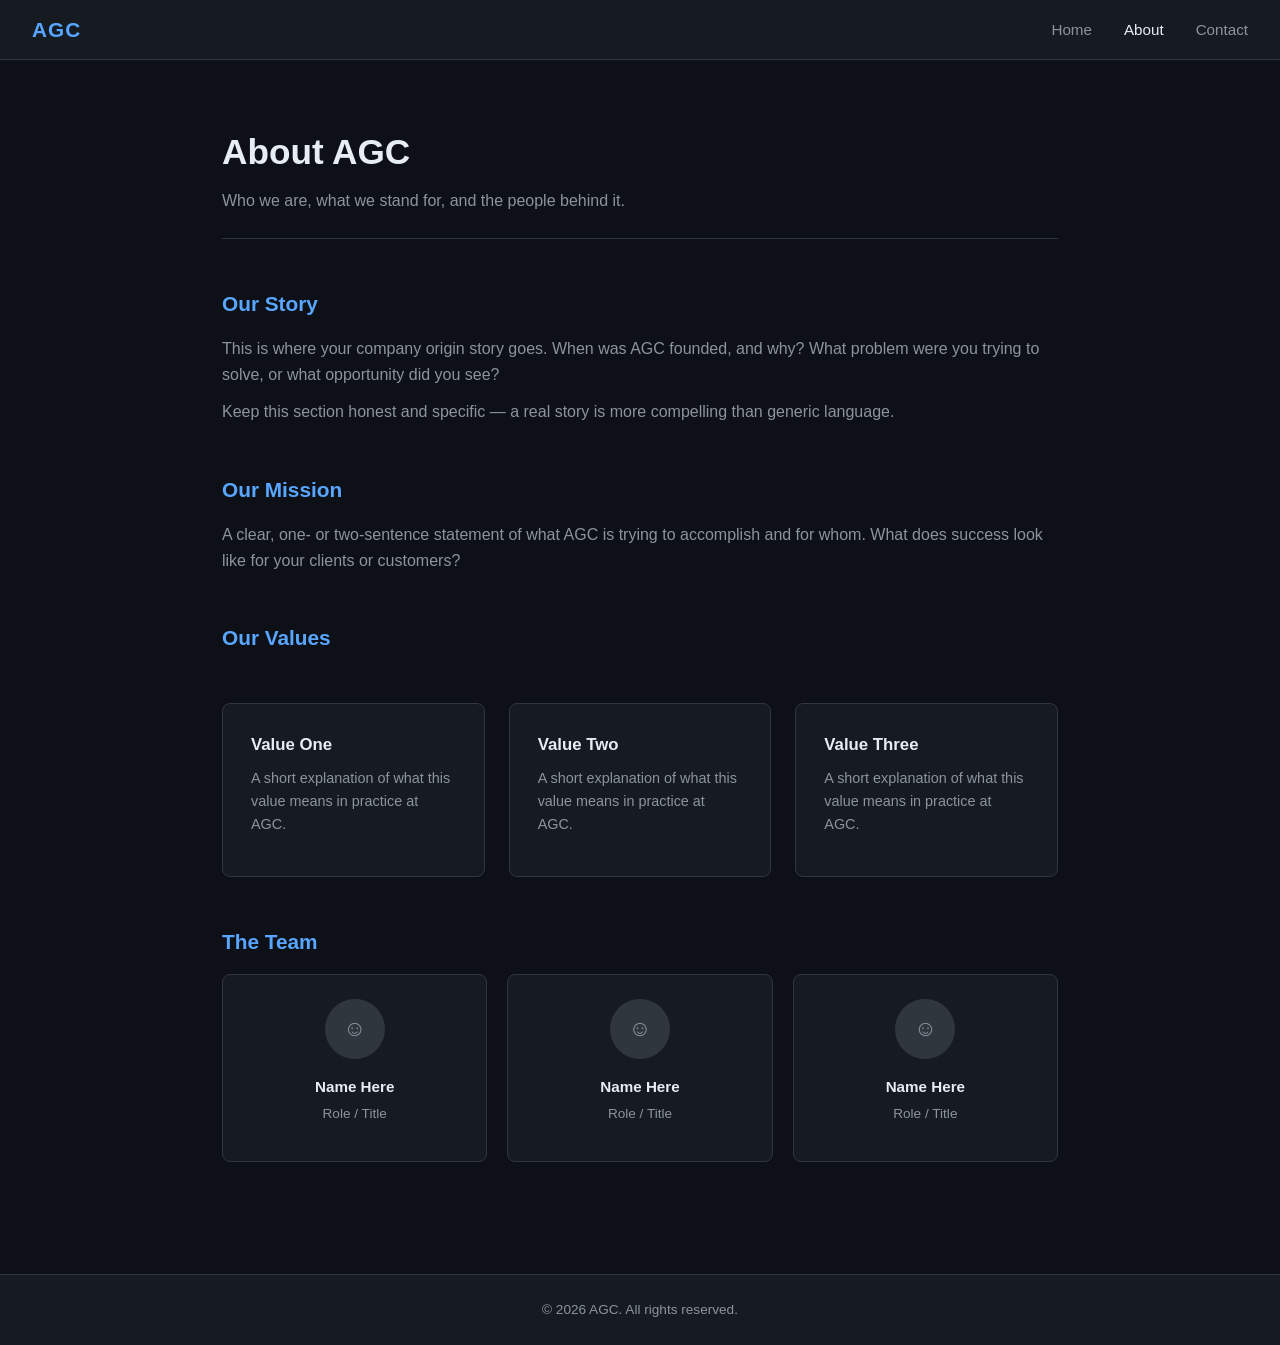
==== about.html @ 6f43015b "first ai run" ====
<!DOCTYPE html>
<html lang="en">
<head>
  <meta charset="UTF-8" />
  <meta name="viewport" content="width=device-width, initial-scale=1.0" />
  <title>AGC — About</title>
  <link rel="stylesheet" href="style.css" />
</head>
<body>

  <nav>
    <a href="index.html" class="nav-logo"><span>AGC</span></a>
    <ul class="nav-links">
      <li><a href="index.html">Home</a></li>
      <li><a href="about.html" class="active">About</a></li>
      <li><a href="contact.html">Contact</a></li>
    </ul>
  </nav>

  <main>
    <div class="page-header">
      <h1>About AGC</h1>
      <p>Who we are, what we stand for, and the people behind it.</p>
    </div>

    <div class="about-section">
      <h2>Our Story</h2>
      <p>
        This is where your company origin story goes. When was AGC founded, and why?
        What problem were you trying to solve, or what opportunity did you see?
      </p>
      <p>
        Keep this section honest and specific — a real story is more compelling than generic language.
      </p>
    </div>

    <div class="about-section">
      <h2>Our Mission</h2>
      <p>
        A clear, one- or two-sentence statement of what AGC is trying to accomplish
        and for whom. What does success look like for your clients or customers?
      </p>
    </div>

    <div class="about-section">
      <h2>Our Values</h2>
      <div class="cards">
        <div class="card">
          <h3>Value One</h3>
          <p>A short explanation of what this value means in practice at AGC.</p>
        </div>
        <div class="card">
          <h3>Value Two</h3>
          <p>A short explanation of what this value means in practice at AGC.</p>
        </div>
        <div class="card">
          <h3>Value Three</h3>
          <p>A short explanation of what this value means in practice at AGC.</p>
        </div>
      </div>
    </div>

    <div class="about-section">
      <h2>The Team</h2>
      <div class="team-grid">
        <div class="team-card">
          <div class="avatar">&#9786;</div>
          <h3>Name Here</h3>
          <p>Role / Title</p>
        </div>
        <div class="team-card">
          <div class="avatar">&#9786;</div>
          <h3>Name Here</h3>
          <p>Role / Title</p>
        </div>
        <div class="team-card">
          <div class="avatar">&#9786;</div>
          <h3>Name Here</h3>
          <p>Role / Title</p>
        </div>
      </div>
    </div>
  </main>

  <footer>
    <p>&copy; 2026 AGC. All rights reserved.</p>
  </footer>

</body>
</html>
---- style.css ----
* {
  margin: 0;
  padding: 0;
  box-sizing: border-box;
}

:root {
  --bg: #0d1117;
  --bg-secondary: #161b22;
  --border: #30363d;
  --text: #e6edf3;
  --text-muted: #8b949e;
  --accent: #58a6ff;
  --accent-hover: #79b8ff;
}

body {
  background: var(--bg);
  color: var(--text);
  font-family: -apple-system, BlinkMacSystemFont, "Segoe UI", sans-serif;
  line-height: 1.6;
  min-height: 100vh;
  display: flex;
  flex-direction: column;
}

/* Nav */
nav {
  background: var(--bg-secondary);
  border-bottom: 1px solid var(--border);
  padding: 0 2rem;
  display: flex;
  align-items: center;
  justify-content: space-between;
  height: 60px;
  position: sticky;
  top: 0;
  z-index: 100;
}

.nav-logo {
  font-size: 1.3rem;
  font-weight: 700;
  color: var(--text);
  text-decoration: none;
  letter-spacing: 0.05em;
}

.nav-logo span {
  color: var(--accent);
}

.nav-links {
  list-style: none;
  display: flex;
  gap: 2rem;
}

.nav-links a {
  color: var(--text-muted);
  text-decoration: none;
  font-size: 0.95rem;
  transition: color 0.2s;
}

.nav-links a:hover,
.nav-links a.active {
  color: var(--text);
}

/* Main content */
main {
  flex: 1;
  max-width: 900px;
  margin: 0 auto;
  padding: 4rem 2rem;
  width: 100%;
}

/* Hero */
.hero {
  padding: 5rem 0 4rem;
  text-align: center;
}

.hero h1 {
  font-size: 3rem;
  font-weight: 700;
  line-height: 1.2;
  margin-bottom: 1.25rem;
}

.hero h1 span {
  color: var(--accent);
}

.hero p {
  font-size: 1.2rem;
  color: var(--text-muted);
  max-width: 560px;
  margin: 0 auto 2.5rem;
}

.btn {
  display: inline-block;
  background: var(--accent);
  color: #0d1117;
  padding: 0.75rem 2rem;
  border-radius: 6px;
  text-decoration: none;
  font-weight: 600;
  font-size: 0.95rem;
  transition: background 0.2s;
}

.btn:hover {
  background: var(--accent-hover);
}

.btn-outline {
  background: transparent;
  color: var(--accent);
  border: 1px solid var(--accent);
  margin-left: 1rem;
}

.btn-outline:hover {
  background: var(--accent);
  color: #0d1117;
}

/* Cards */
.cards {
  display: grid;
  grid-template-columns: repeat(auto-fit, minmax(240px, 1fr));
  gap: 1.5rem;
  margin-top: 3rem;
}

.card {
  background: var(--bg-secondary);
  border: 1px solid var(--border);
  border-radius: 8px;
  padding: 1.75rem;
}

.card h3 {
  font-size: 1.05rem;
  margin-bottom: 0.5rem;
}

.card p {
  color: var(--text-muted);
  font-size: 0.9rem;
}

/* Page header */
.page-header {
  margin-bottom: 3rem;
  padding-bottom: 1.5rem;
  border-bottom: 1px solid var(--border);
}

.page-header h1 {
  font-size: 2.2rem;
  margin-bottom: 0.5rem;
}

.page-header p {
  color: var(--text-muted);
  font-size: 1rem;
}

/* About sections */
.about-section {
  margin-bottom: 3rem;
}

.about-section h2 {
  font-size: 1.3rem;
  margin-bottom: 1rem;
  color: var(--accent);
}

.about-section p {
  color: var(--text-muted);
  margin-bottom: 0.75rem;
}

.team-grid {
  display: grid;
  grid-template-columns: repeat(auto-fit, minmax(200px, 1fr));
  gap: 1.25rem;
  margin-top: 1rem;
}

.team-card {
  background: var(--bg-secondary);
  border: 1px solid var(--border);
  border-radius: 8px;
  padding: 1.5rem;
  text-align: center;
}

.team-card .avatar {
  width: 60px;
  height: 60px;
  background: var(--border);
  border-radius: 50%;
  margin: 0 auto 1rem;
  display: flex;
  align-items: center;
  justify-content: center;
  font-size: 1.4rem;
  color: var(--text-muted);
}

.team-card h3 {
  font-size: 0.95rem;
  margin-bottom: 0.25rem;
}

.team-card p {
  color: var(--text-muted);
  font-size: 0.85rem;
}

/* Contact */
.contact-grid {
  display: grid;
  grid-template-columns: 1fr 1fr;
  gap: 3rem;
}

@media (max-width: 600px) {
  .contact-grid {
    grid-template-columns: 1fr;
  }
}

.contact-info h2 {
  font-size: 1.3rem;
  margin-bottom: 1rem;
  color: var(--accent);
}

.contact-info p {
  color: var(--text-muted);
  margin-bottom: 1.5rem;
  font-size: 0.95rem;
}

.contact-detail {
  display: flex;
  align-items: center;
  gap: 0.75rem;
  margin-bottom: 1rem;
  color: var(--text-muted);
  font-size: 0.9rem;
}

.contact-detail a {
  color: var(--accent);
  text-decoration: none;
}

.contact-detail a:hover {
  text-decoration: underline;
}

/* Form */
form {
  display: flex;
  flex-direction: column;
  gap: 1rem;
}

form label {
  font-size: 0.85rem;
  color: var(--text-muted);
  margin-bottom: 0.25rem;
  display: block;
}

form input,
form textarea {
  width: 100%;
  background: var(--bg-secondary);
  border: 1px solid var(--border);
  border-radius: 6px;
  padding: 0.65rem 0.85rem;
  color: var(--text);
  font-size: 0.95rem;
  font-family: inherit;
  transition: border-color 0.2s;
}

form input:focus,
form textarea:focus {
  outline: none;
  border-color: var(--accent);
}

form textarea {
  resize: vertical;
  min-height: 130px;
}

form button {
  background: var(--accent);
  color: #0d1117;
  border: none;
  padding: 0.75rem 1.5rem;
  border-radius: 6px;
  font-weight: 600;
  font-size: 0.95rem;
  cursor: pointer;
  transition: background 0.2s;
  align-self: flex-start;
}

form button:hover {
  background: var(--accent-hover);
}

/* Footer */
footer {
  background: var(--bg-secondary);
  border-top: 1px solid var(--border);
  text-align: center;
  padding: 1.5rem 2rem;
  color: var(--text-muted);
  font-size: 0.85rem;
}

/* Responsive */
@media (max-width: 640px) {
  .hero h1 {
    font-size: 2.1rem;
  }

  .btn-outline {
    margin-left: 0;
    margin-top: 0.75rem;
  }

  nav {
    padding: 0 1rem;
  }
}
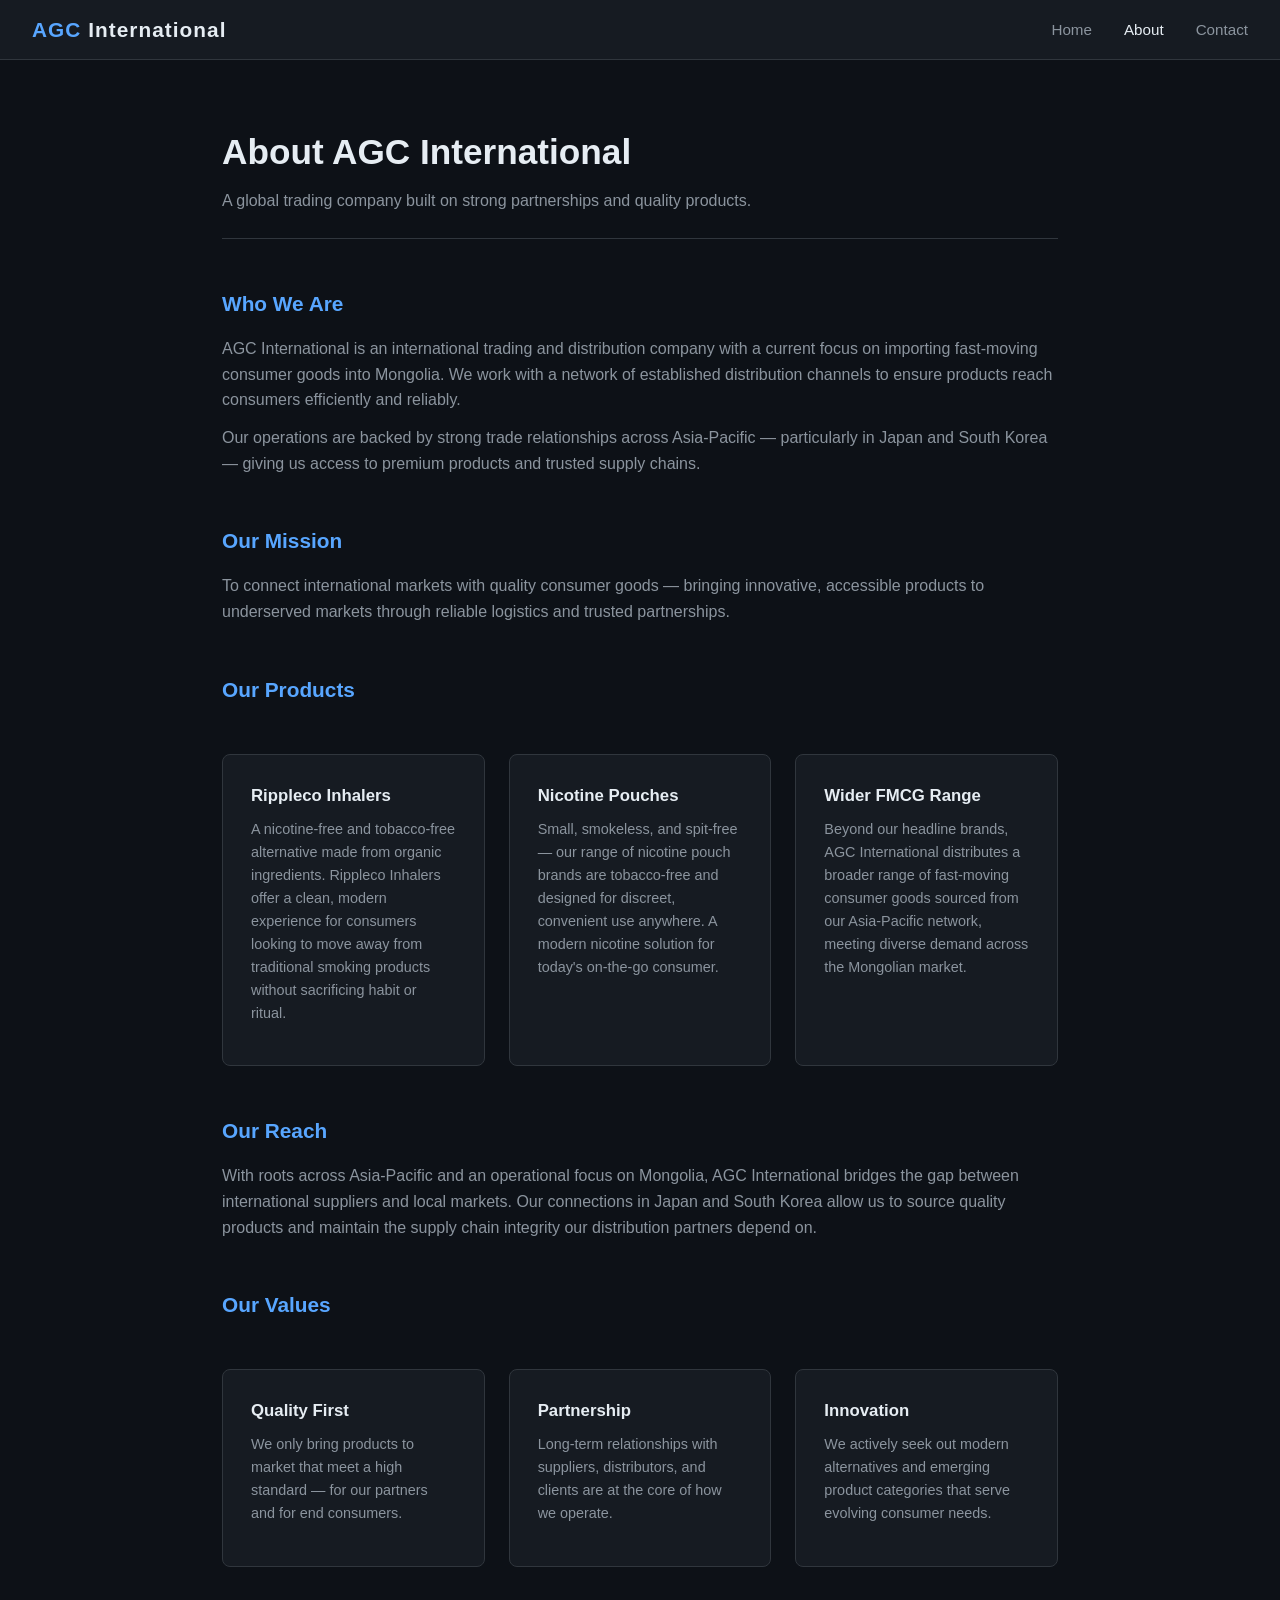
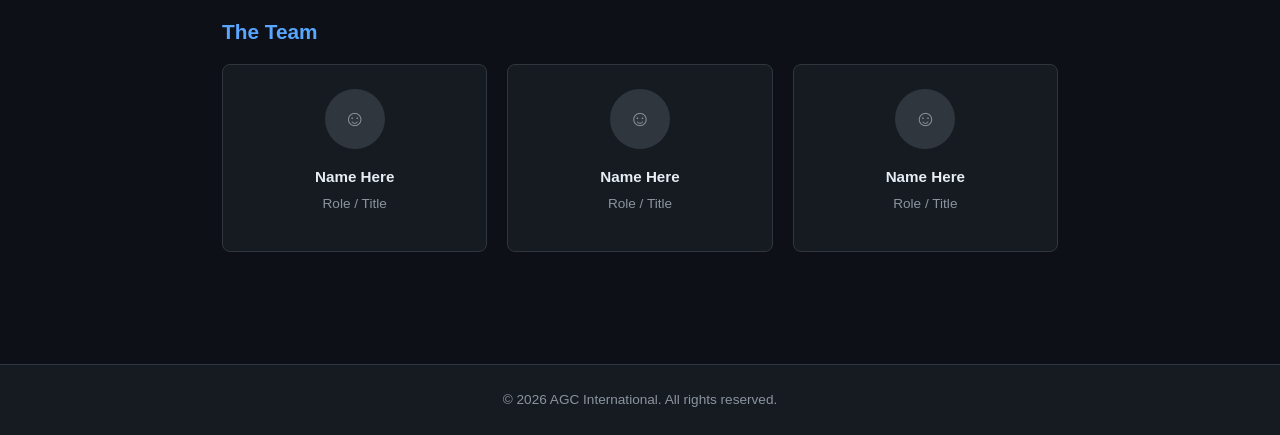
==== commit 219fb651: "additional about us content 1" ====
--- a/about.html
+++ b/about.html
@@ -3,13 +3,13 @@
 <head>
   <meta charset="UTF-8" />
   <meta name="viewport" content="width=device-width, initial-scale=1.0" />
-  <title>AGC — About</title>
+  <title>AGC International — About</title>
   <link rel="stylesheet" href="style.css" />
 </head>
 <body>
 
   <nav>
-    <a href="index.html" class="nav-logo"><span>AGC</span></a>
+    <a href="index.html" class="nav-logo"><span>AGC</span> International</a>
     <ul class="nav-links">
       <li><a href="index.html">Home</a></li>
       <li><a href="about.html" class="active">About</a></li>
@@ -19,26 +19,68 @@
 
   <main>
     <div class="page-header">
-      <h1>About AGC</h1>
-      <p>Who we are, what we stand for, and the people behind it.</p>
+      <h1>About AGC International</h1>
+      <p>A global trading company built on strong partnerships and quality products.</p>
     </div>
 
     <div class="about-section">
-      <h2>Our Story</h2>
+      <h2>Who We Are</h2>
       <p>
-        This is where your company origin story goes. When was AGC founded, and why?
-        What problem were you trying to solve, or what opportunity did you see?
+        AGC International is an international trading and distribution company with a current focus on
+        importing fast-moving consumer goods into Mongolia. We work with a network of established
+        distribution channels to ensure products reach consumers efficiently and reliably.
       </p>
       <p>
-        Keep this section honest and specific — a real story is more compelling than generic language.
+        Our operations are backed by strong trade relationships across Asia-Pacific — particularly in
+        Japan and South Korea — giving us access to premium products and trusted supply chains.
       </p>
     </div>
 
     <div class="about-section">
       <h2>Our Mission</h2>
       <p>
-        A clear, one- or two-sentence statement of what AGC is trying to accomplish
-        and for whom. What does success look like for your clients or customers?
+        To connect international markets with quality consumer goods — bringing innovative,
+        accessible products to underserved markets through reliable logistics and trusted partnerships.
+      </p>
+    </div>
+
+    <div class="about-section">
+      <h2>Our Products</h2>
+      <div class="cards">
+        <div class="card">
+          <h3>Rippleco Inhalers</h3>
+          <p>
+            A nicotine-free and tobacco-free alternative made from organic ingredients.
+            Rippleco Inhalers offer a clean, modern experience for consumers looking to
+            move away from traditional smoking products without sacrificing habit or ritual.
+          </p>
+        </div>
+        <div class="card">
+          <h3>Nicotine Pouches</h3>
+          <p>
+            Small, smokeless, and spit-free — our range of nicotine pouch brands are
+            tobacco-free and designed for discreet, convenient use anywhere. A modern
+            nicotine solution for today's on-the-go consumer.
+          </p>
+        </div>
+        <div class="card">
+          <h3>Wider FMCG Range</h3>
+          <p>
+            Beyond our headline brands, AGC International distributes a broader range
+            of fast-moving consumer goods sourced from our Asia-Pacific network,
+            meeting diverse demand across the Mongolian market.
+          </p>
+        </div>
+      </div>
+    </div>
+
+    <div class="about-section">
+      <h2>Our Reach</h2>
+      <p>
+        With roots across Asia-Pacific and an operational focus on Mongolia, AGC International
+        bridges the gap between international suppliers and local markets. Our connections in
+        Japan and South Korea allow us to source quality products and maintain the supply chain
+        integrity our distribution partners depend on.
       </p>
     </div>
 
@@ -46,16 +88,16 @@
       <h2>Our Values</h2>
       <div class="cards">
         <div class="card">
-          <h3>Value One</h3>
-          <p>A short explanation of what this value means in practice at AGC.</p>
+          <h3>Quality First</h3>
+          <p>We only bring products to market that meet a high standard — for our partners and for end consumers.</p>
         </div>
         <div class="card">
-          <h3>Value Two</h3>
-          <p>A short explanation of what this value means in practice at AGC.</p>
+          <h3>Partnership</h3>
+          <p>Long-term relationships with suppliers, distributors, and clients are at the core of how we operate.</p>
         </div>
         <div class="card">
-          <h3>Value Three</h3>
-          <p>A short explanation of what this value means in practice at AGC.</p>
+          <h3>Innovation</h3>
+          <p>We actively seek out modern alternatives and emerging product categories that serve evolving consumer needs.</p>
         </div>
       </div>
     </div>
@@ -83,7 +125,7 @@
   </main>
 
   <footer>
-    <p>&copy; 2026 AGC. All rights reserved.</p>
+    <p>&copy; 2026 AGC International. All rights reserved.</p>
   </footer>
 
 </body>
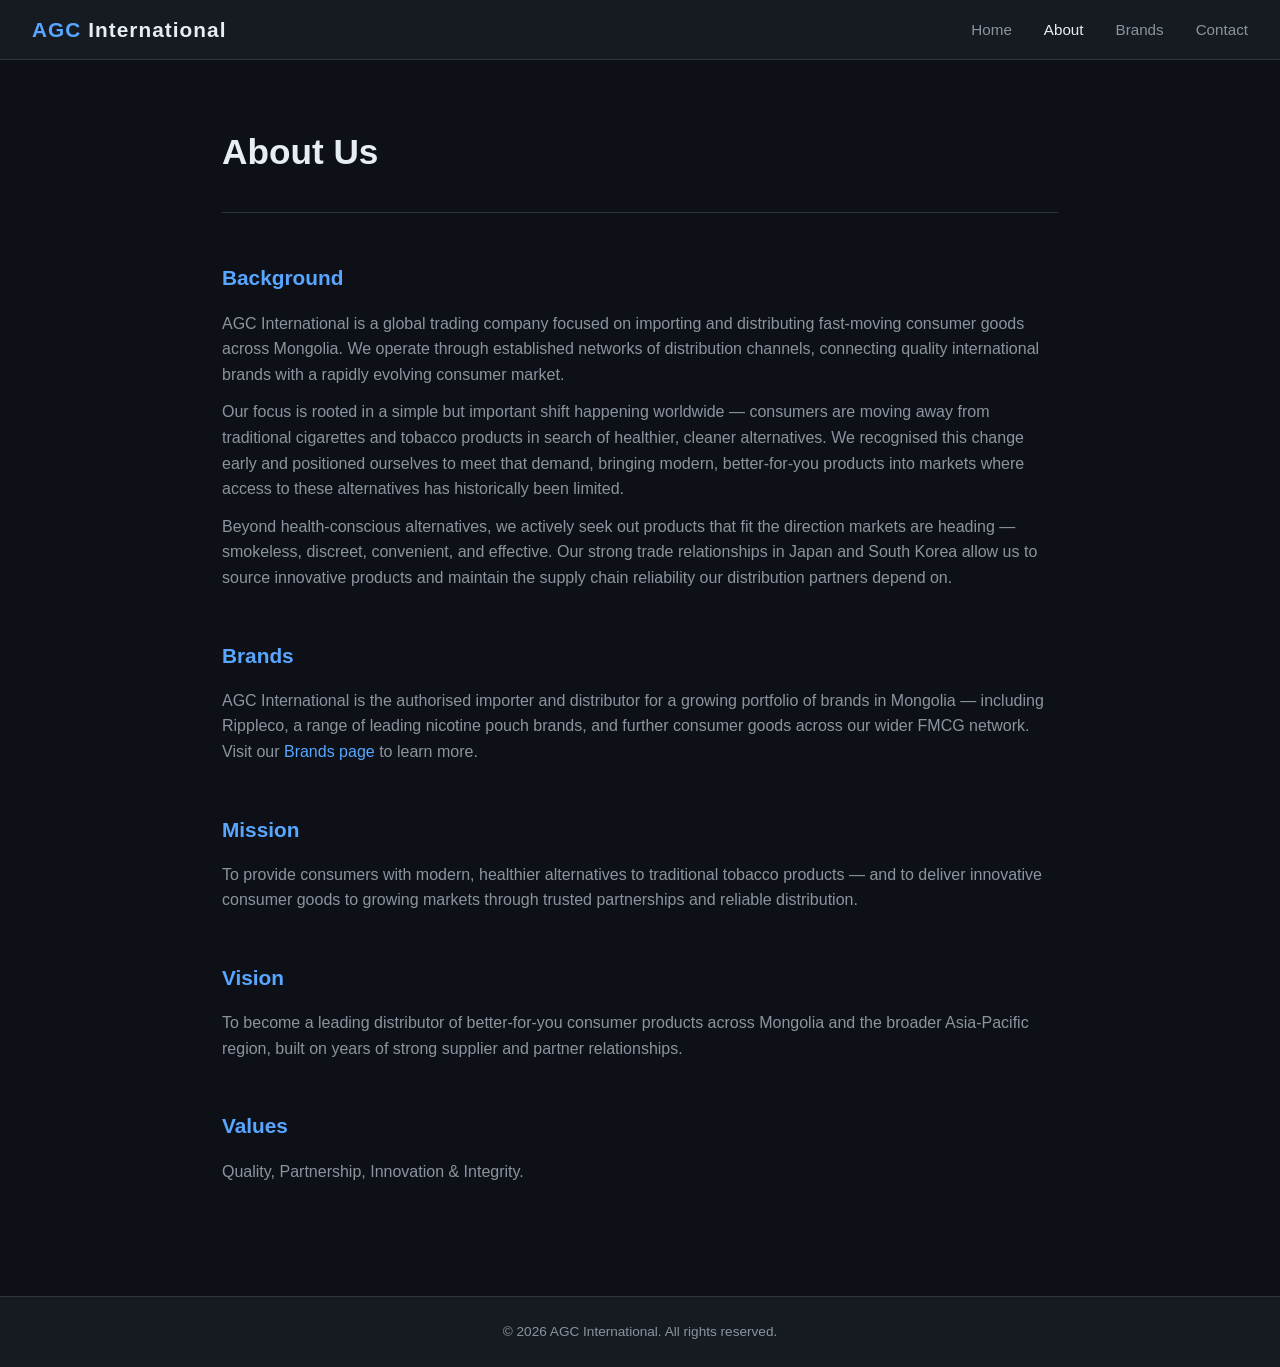
==== commit 6ffead73: "wip" ====
--- a/about.html
+++ b/about.html
@@ -13,115 +13,72 @@
     <ul class="nav-links">
       <li><a href="index.html">Home</a></li>
       <li><a href="about.html" class="active">About</a></li>
+      <li><a href="brands.html">Brands</a></li>
       <li><a href="contact.html">Contact</a></li>
     </ul>
   </nav>
 
   <main>
     <div class="page-header">
-      <h1>About AGC International</h1>
-      <p>A global trading company built on strong partnerships and quality products.</p>
+      <h1>About Us</h1>
     </div>
 
     <div class="about-section">
-      <h2>Who We Are</h2>
+      <h2>Background</h2>
       <p>
-        AGC International is an international trading and distribution company with a current focus on
-        importing fast-moving consumer goods into Mongolia. We work with a network of established
-        distribution channels to ensure products reach consumers efficiently and reliably.
+        AGC International is a global trading company focused on importing and distributing
+        fast-moving consumer goods across Mongolia. We operate through established networks
+        of distribution channels, connecting quality international brands with a rapidly
+        evolving consumer market.
       </p>
       <p>
-        Our operations are backed by strong trade relationships across Asia-Pacific — particularly in
-        Japan and South Korea — giving us access to premium products and trusted supply chains.
+        Our focus is rooted in a simple but important shift happening worldwide — consumers
+        are moving away from traditional cigarettes and tobacco products in search of
+        healthier, cleaner alternatives. We recognised this change early and positioned
+        ourselves to meet that demand, bringing modern, better-for-you products into markets
+        where access to these alternatives has historically been limited.
+      </p>
+      <p>
+        Beyond health-conscious alternatives, we actively seek out products that fit the
+        direction markets are heading — smokeless, discreet, convenient, and effective.
+        Our strong trade relationships in Japan and South Korea allow us to source
+        innovative products and maintain the supply chain reliability our distribution
+        partners depend on.
       </p>
     </div>
 
     <div class="about-section">
-      <h2>Our Mission</h2>
+      <h2>Brands</h2>
       <p>
-        To connect international markets with quality consumer goods — bringing innovative,
-        accessible products to underserved markets through reliable logistics and trusted partnerships.
+        AGC International is the authorised importer and distributor for a growing portfolio
+        of brands in Mongolia — including Rippleco, a range of leading nicotine pouch brands,
+        and further consumer goods across our wider FMCG network.
+        Visit our <a href="brands.html" style="color: var(--accent); text-decoration: none;">Brands page</a> to learn more.
       </p>
     </div>
 
     <div class="about-section">
-      <h2>Our Products</h2>
-      <div class="cards">
-        <div class="card">
-          <h3>Rippleco Inhalers</h3>
-          <p>
-            A nicotine-free and tobacco-free alternative made from organic ingredients.
-            Rippleco Inhalers offer a clean, modern experience for consumers looking to
-            move away from traditional smoking products without sacrificing habit or ritual.
-          </p>
-        </div>
-        <div class="card">
-          <h3>Nicotine Pouches</h3>
-          <p>
-            Small, smokeless, and spit-free — our range of nicotine pouch brands are
-            tobacco-free and designed for discreet, convenient use anywhere. A modern
-            nicotine solution for today's on-the-go consumer.
-          </p>
-        </div>
-        <div class="card">
-          <h3>Wider FMCG Range</h3>
-          <p>
-            Beyond our headline brands, AGC International distributes a broader range
-            of fast-moving consumer goods sourced from our Asia-Pacific network,
-            meeting diverse demand across the Mongolian market.
-          </p>
-        </div>
-      </div>
-    </div>
-
-    <div class="about-section">
-      <h2>Our Reach</h2>
+      <h2>Mission</h2>
       <p>
-        With roots across Asia-Pacific and an operational focus on Mongolia, AGC International
-        bridges the gap between international suppliers and local markets. Our connections in
-        Japan and South Korea allow us to source quality products and maintain the supply chain
-        integrity our distribution partners depend on.
+        To provide consumers with modern, healthier alternatives to traditional tobacco products —
+        and to deliver innovative consumer goods to growing markets through trusted partnerships
+        and reliable distribution.
       </p>
     </div>
 
     <div class="about-section">
-      <h2>Our Values</h2>
-      <div class="cards">
-        <div class="card">
-          <h3>Quality First</h3>
-          <p>We only bring products to market that meet a high standard — for our partners and for end consumers.</p>
-        </div>
-        <div class="card">
-          <h3>Partnership</h3>
-          <p>Long-term relationships with suppliers, distributors, and clients are at the core of how we operate.</p>
-        </div>
-        <div class="card">
-          <h3>Innovation</h3>
-          <p>We actively seek out modern alternatives and emerging product categories that serve evolving consumer needs.</p>
-        </div>
-      </div>
+      <h2>Vision</h2>
+      <p>
+        To become a leading distributor of better-for-you consumer products across Mongolia
+        and the broader Asia-Pacific region, built on years of strong supplier and partner relationships.
+      </p>
     </div>
 
     <div class="about-section">
-      <h2>The Team</h2>
-      <div class="team-grid">
-        <div class="team-card">
-          <div class="avatar">&#9786;</div>
-          <h3>Name Here</h3>
-          <p>Role / Title</p>
-        </div>
-        <div class="team-card">
-          <div class="avatar">&#9786;</div>
-          <h3>Name Here</h3>
-          <p>Role / Title</p>
-        </div>
-        <div class="team-card">
-          <div class="avatar">&#9786;</div>
-          <h3>Name Here</h3>
-          <p>Role / Title</p>
-        </div>
-      </div>
+      <h2>Values</h2>
+      <p>Quality, Partnership, Innovation &amp; Integrity.</p>
     </div>
+
   </main>
 
   <footer>
--- a/style.css
+++ b/style.css
@@ -333,6 +333,58 @@
   font-size: 0.85rem;
 }
 
+/* Brand blocks */
+.brand-block {
+  background: var(--bg-secondary);
+  border: 1px solid var(--border);
+  border-radius: 8px;
+  padding: 2rem;
+  margin-bottom: 1.75rem;
+}
+
+.brand-header {
+  display: flex;
+  align-items: center;
+  gap: 1.25rem;
+  margin-bottom: 1.25rem;
+}
+
+.brand-logo-placeholder {
+  width: 56px;
+  height: 56px;
+  background: var(--border);
+  border-radius: 8px;
+  display: flex;
+  align-items: center;
+  justify-content: center;
+  font-weight: 700;
+  font-size: 1rem;
+  color: var(--accent);
+  flex-shrink: 0;
+  letter-spacing: 0.05em;
+}
+
+.brand-header h2 {
+  font-size: 1.3rem;
+  margin-bottom: 0.25rem;
+}
+
+.brand-tag {
+  font-size: 0.8rem;
+  color: var(--text-muted);
+  letter-spacing: 0.03em;
+}
+
+.brand-block p {
+  color: var(--text-muted);
+  margin-bottom: 0.75rem;
+  font-size: 0.95rem;
+}
+
+.brand-block p:last-child {
+  margin-bottom: 0;
+}
+
 /* Responsive */
 @media (max-width: 640px) {
   .hero h1 {
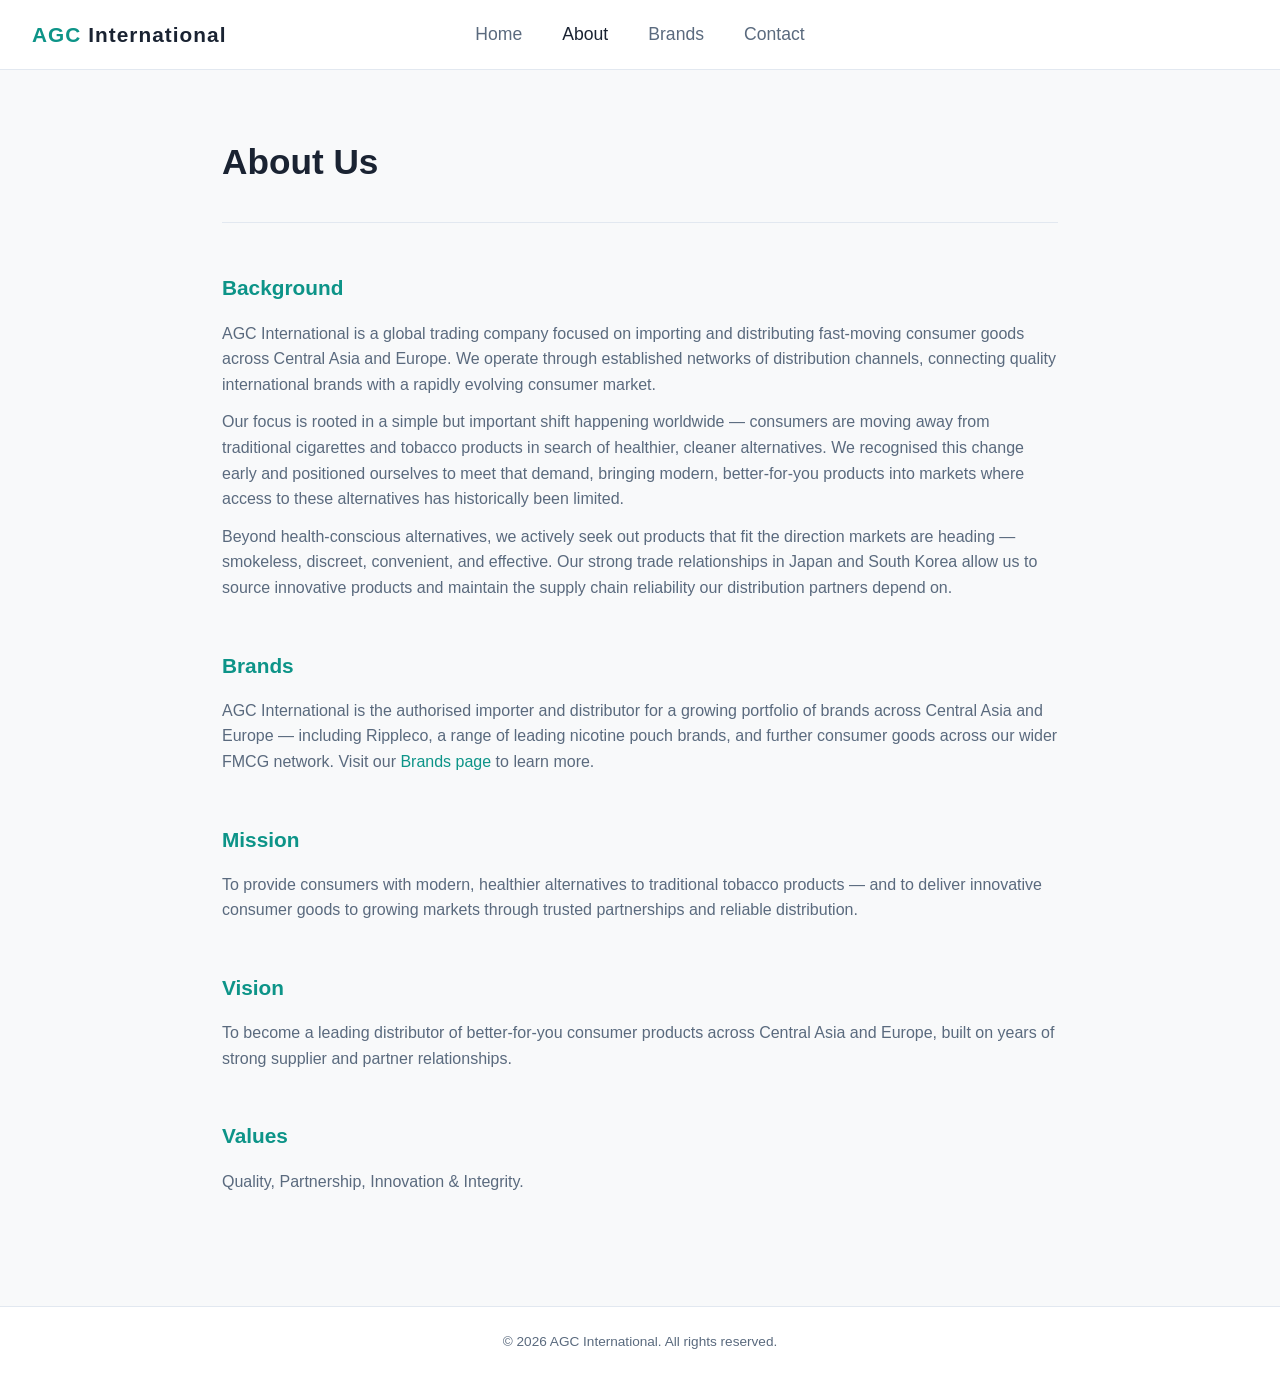
==== commit ee4c009e: "wip" ====
--- a/about.html
+++ b/about.html
@@ -27,7 +27,7 @@
       <h2>Background</h2>
       <p>
         AGC International is a global trading company focused on importing and distributing
-        fast-moving consumer goods across Mongolia. We operate through established networks
+        fast-moving consumer goods across Central Asia and Europe. We operate through established networks
         of distribution channels, connecting quality international brands with a rapidly
         evolving consumer market.
       </p>
@@ -51,7 +51,7 @@
       <h2>Brands</h2>
       <p>
         AGC International is the authorised importer and distributor for a growing portfolio
-        of brands in Mongolia — including Rippleco, a range of leading nicotine pouch brands,
+        of brands across Central Asia and Europe — including Rippleco, a range of leading nicotine pouch brands,
         and further consumer goods across our wider FMCG network.
         Visit our <a href="brands.html" style="color: var(--accent); text-decoration: none;">Brands page</a> to learn more.
       </p>
@@ -69,8 +69,8 @@
     <div class="about-section">
       <h2>Vision</h2>
       <p>
-        To become a leading distributor of better-for-you consumer products across Mongolia
-        and the broader Asia-Pacific region, built on years of strong supplier and partner relationships.
+        To become a leading distributor of better-for-you consumer products across Central Asia and Europe,
+        built on years of strong supplier and partner relationships.
       </p>
     </div>
 
--- a/style.css
+++ b/style.css
@@ -5,13 +5,13 @@
 }
 
 :root {
-  --bg: #0d1117;
-  --bg-secondary: #161b22;
-  --border: #30363d;
-  --text: #e6edf3;
-  --text-muted: #8b949e;
-  --accent: #58a6ff;
-  --accent-hover: #79b8ff;
+  --bg: #F8F9FA;
+  --bg-secondary: #FFFFFF;
+  --border: #E2E8F0;
+  --text: #1A2332;
+  --text-muted: #5A6A7E;
+  --accent: #0D9488;
+  --accent-hover: #0F766E;
 }
 
 body {
@@ -31,8 +31,8 @@
   padding: 0 2rem;
   display: flex;
   align-items: center;
-  justify-content: space-between;
-  height: 60px;
+  justify-content: center;
+  height: 70px;
   position: sticky;
   top: 0;
   z-index: 100;
@@ -44,6 +44,8 @@
   color: var(--text);
   text-decoration: none;
   letter-spacing: 0.05em;
+  position: absolute;
+  left: 2rem;
 }
 
 .nav-logo span {
@@ -53,13 +55,13 @@
 .nav-links {
   list-style: none;
   display: flex;
-  gap: 2rem;
+  gap: 2.5rem;
 }
 
 .nav-links a {
   color: var(--text-muted);
   text-decoration: none;
-  font-size: 0.95rem;
+  font-size: 1.1rem;
   transition: color 0.2s;
 }
 
@@ -104,7 +106,7 @@
 .btn {
   display: inline-block;
   background: var(--accent);
-  color: #0d1117;
+  color: #ffffff;
   padding: 0.75rem 2rem;
   border-radius: 6px;
   text-decoration: none;
@@ -126,7 +128,7 @@
 
 .btn-outline:hover {
   background: var(--accent);
-  color: #0d1117;
+  color: #ffffff;
 }
 
 /* Cards */
@@ -308,7 +310,7 @@
 
 form button {
   background: var(--accent);
-  color: #0d1117;
+  color: #ffffff;
   border: none;
   padding: 0.75rem 1.5rem;
   border-radius: 6px;
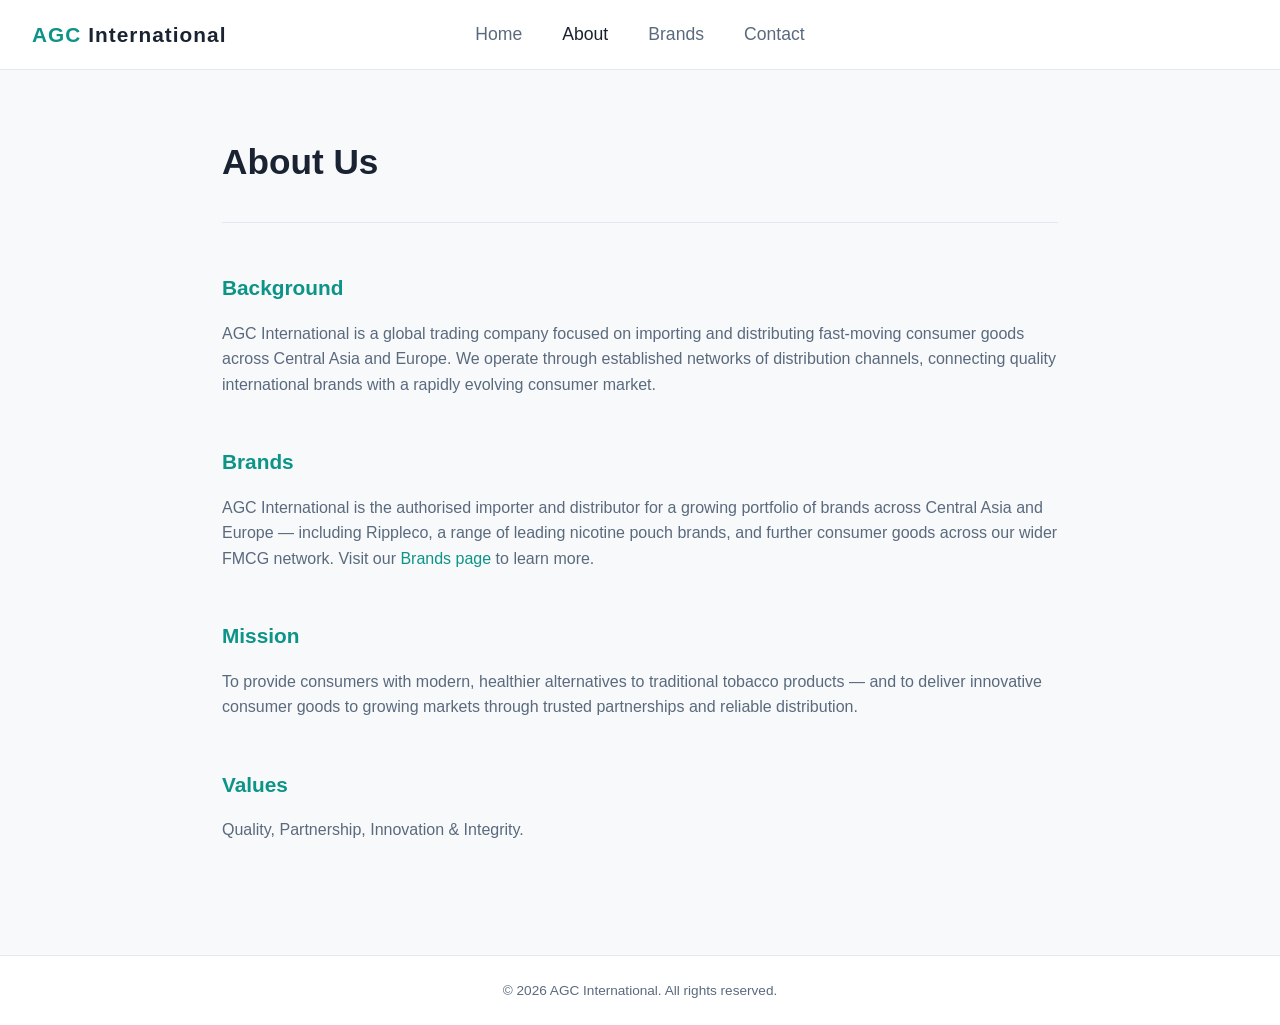
==== commit 592d1789: "wip" ====
--- a/about.html
+++ b/about.html
@@ -31,20 +31,6 @@
         of distribution channels, connecting quality international brands with a rapidly
         evolving consumer market.
       </p>
-      <p>
-        Our focus is rooted in a simple but important shift happening worldwide — consumers
-        are moving away from traditional cigarettes and tobacco products in search of
-        healthier, cleaner alternatives. We recognised this change early and positioned
-        ourselves to meet that demand, bringing modern, better-for-you products into markets
-        where access to these alternatives has historically been limited.
-      </p>
-      <p>
-        Beyond health-conscious alternatives, we actively seek out products that fit the
-        direction markets are heading — smokeless, discreet, convenient, and effective.
-        Our strong trade relationships in Japan and South Korea allow us to source
-        innovative products and maintain the supply chain reliability our distribution
-        partners depend on.
-      </p>
     </div>
 
     <div class="about-section">
@@ -67,14 +53,6 @@
     </div>
 
     <div class="about-section">
-      <h2>Vision</h2>
-      <p>
-        To become a leading distributor of better-for-you consumer products across Central Asia and Europe,
-        built on years of strong supplier and partner relationships.
-      </p>
-    </div>
-
-    <div class="about-section">
       <h2>Values</h2>
       <p>Quality, Partnership, Innovation &amp; Integrity.</p>
     </div>
--- a/style.css
+++ b/style.css
@@ -335,56 +335,328 @@
   font-size: 0.85rem;
 }
 
+/* Section layout */
+.section-divider {
+  border: none;
+  border-top: 1px solid var(--border);
+  margin: 4rem 0;
+}
+
+/* Pillars */
+.pillars {
+  display: grid;
+  grid-template-columns: repeat(auto-fit, minmax(210px, 1fr));
+  gap: 1.5rem;
+  margin-top: 1.5rem;
+}
+
+.pillar-card {
+  background: var(--bg-secondary);
+  border: 1px solid var(--border);
+  border-top: 3px solid var(--accent);
+  border-radius: 8px;
+  padding: 1.75rem;
+}
+
+.pillar-card h3 {
+  font-size: 1rem;
+  font-weight: 700;
+  margin-bottom: 0.5rem;
+}
+
+.pillar-card p {
+  color: var(--text-muted);
+  font-size: 0.9rem;
+  line-height: 1.6;
+}
+
+/* Brand teaser grid */
+.brand-teaser-grid {
+  display: grid;
+  grid-template-columns: repeat(auto-fit, minmax(200px, 1fr));
+  gap: 1.25rem;
+  margin-bottom: 1.5rem;
+}
+
+.brand-teaser-card {
+  background: var(--bg-secondary);
+  border: 1px solid var(--border);
+  border-radius: 8px;
+  padding: 1.5rem 1.25rem;
+  display: flex;
+  flex-direction: column;
+  gap: 0.5rem;
+}
+
+.brand-teaser-tag {
+  font-size: 0.7rem;
+  font-weight: 600;
+  letter-spacing: 0.1em;
+  text-transform: uppercase;
+  display: inline-block;
+  padding: 0.15rem 0.55rem;
+  border-radius: 999px;
+  width: fit-content;
+}
+
+.brand-teaser-card h3 {
+  font-size: 1rem;
+  font-weight: 700;
+}
+
+.brand-teaser-card p {
+  color: var(--text-muted);
+  font-size: 0.85rem;
+  line-height: 1.5;
+}
+
+.brands-link {
+  display: inline-flex;
+  align-items: center;
+  gap: 0.4rem;
+  color: var(--accent);
+  font-weight: 600;
+  font-size: 0.95rem;
+  text-decoration: none;
+}
+
+.brands-link:hover {
+  text-decoration: underline;
+}
+
+/* Stats bar */
+.stats-bar {
+  display: grid;
+  grid-template-columns: repeat(auto-fit, minmax(160px, 1fr));
+  gap: 1px;
+  background: var(--border);
+  border: 1px solid var(--border);
+  border-radius: 8px;
+  overflow: hidden;
+}
+
+.stat-item {
+  background: var(--bg-secondary);
+  padding: 2rem 1.5rem;
+  text-align: center;
+}
+
+.stat-number {
+  font-size: 2rem;
+  font-weight: 700;
+  color: var(--accent);
+  line-height: 1;
+  margin-bottom: 0.4rem;
+}
+
+.stat-label {
+  font-size: 0.85rem;
+  color: var(--text-muted);
+}
+
+/* CTA strip */
+.cta-strip {
+  background: var(--text);
+  border-radius: 10px;
+  padding: 3rem 2.5rem;
+  text-align: center;
+}
+
+.cta-strip h2 {
+  font-size: 1.6rem;
+  font-weight: 700;
+  color: #ffffff;
+  margin-bottom: 0.6rem;
+}
+
+.cta-strip p {
+  color: #94A3B8;
+  font-size: 1rem;
+  margin-bottom: 2rem;
+}
+
+.cta-strip .btn {
+  background: var(--accent);
+  color: #ffffff;
+}
+
+.cta-strip .btn:hover {
+  background: var(--accent-hover);
+}
+
+.cta-strip .btn-outline {
+  background: transparent;
+  color: #ffffff;
+  border-color: rgba(255,255,255,0.3);
+  margin-left: 1rem;
+}
+
+.cta-strip .btn-outline:hover {
+  background: rgba(255,255,255,0.1);
+}
+
 /* Brand blocks */
 .brand-block {
   background: var(--bg-secondary);
   border: 1px solid var(--border);
+  border-radius: 12px;
+  padding: 3rem;
+  margin-bottom: 2rem;
+  display: grid;
+  grid-template-columns: 1fr 1fr;
+  gap: 3rem;
+  align-items: center;
+  border-left: 4px solid var(--brand-accent, var(--accent));
+}
+
+
+.brand-image-wrap {
+  display: flex;
+  justify-content: center;
+  align-items: center;
+}
+
+.brand-image {
+  max-width: 100%;
+  max-height: 280px;
+  object-fit: contain;
   border-radius: 8px;
-  padding: 2rem;
-  margin-bottom: 1.75rem;
-}
-
-.brand-header {
+  filter: drop-shadow(0 8px 24px rgba(0,0,0,0.10));
+}
+
+.brand-image-wrap--placeholder {
+  background: var(--bg);
+  border: 2px dashed var(--border);
+  border-radius: 12px;
+  min-height: 220px;
+}
+
+.brand-image-placeholder {
+  font-size: 3rem;
+  color: var(--border);
+  display: flex;
+  align-items: center;
+  justify-content: center;
+  height: 100%;
+  min-height: 220px;
+}
+
+.brand-logo {
+  max-height: 52px;
+  max-width: 200px;
+  object-fit: contain;
+  margin-bottom: 0.75rem;
+  display: block;
+}
+
+.brand-logo-pair {
   display: flex;
   align-items: center;
   gap: 1.25rem;
+  margin-bottom: 1rem;
+}
+
+.brand-logo--pair {
+  max-height: 40px;
+  max-width: 130px;
+  margin-bottom: 0;
+}
+
+.brand-eyebrow {
+  font-size: 0.75rem;
+  font-weight: 600;
+  letter-spacing: 0.1em;
+  text-transform: uppercase;
+  color: var(--brand-accent, var(--accent));
+  background: var(--brand-accent-light, #CCFBF1);
+  display: inline-block;
+  padding: 0.2rem 0.65rem;
+  border-radius: 999px;
+  margin-bottom: 0.75rem;
+}
+
+.brand-name {
+  font-size: 2rem;
+  font-weight: 700;
+  color: var(--text);
+  margin-bottom: 0.75rem;
+}
+
+.brand-headline {
+  font-size: 1rem;
+  color: var(--text-muted);
   margin-bottom: 1.25rem;
-}
-
-.brand-logo-placeholder {
-  width: 56px;
-  height: 56px;
-  background: var(--border);
-  border-radius: 8px;
-  display: flex;
-  align-items: center;
-  justify-content: center;
-  font-weight: 700;
-  font-size: 1rem;
-  color: var(--accent);
-  flex-shrink: 0;
-  letter-spacing: 0.05em;
-}
-
-.brand-header h2 {
-  font-size: 1.3rem;
-  margin-bottom: 0.25rem;
-}
-
-.brand-tag {
-  font-size: 0.8rem;
-  color: var(--text-muted);
-  letter-spacing: 0.03em;
-}
-
-.brand-block p {
-  color: var(--text-muted);
-  margin-bottom: 0.75rem;
-  font-size: 0.95rem;
-}
-
-.brand-block p:last-child {
-  margin-bottom: 0;
+  line-height: 1.6;
+}
+
+.brand-points {
+  list-style: none;
+  display: flex;
+  flex-direction: column;
+  gap: 0.5rem;
+  margin-bottom: 1.25rem;
+}
+
+.brand-points li {
+  font-size: 0.9rem;
+  color: var(--text);
+  padding-left: 1.25rem;
+  position: relative;
+}
+
+.brand-points li::before {
+  content: '';
+  position: absolute;
+  left: 0;
+  top: 0.55em;
+  width: 6px;
+  height: 6px;
+  border-radius: 50%;
+  background: var(--brand-accent, var(--accent));
+}
+
+.brand-cta-text {
+  font-size: 0.9rem;
+  color: var(--text-muted);
+}
+
+.brand-cta-text a {
+  color: var(--accent);
+  text-decoration: none;
+  font-weight: 500;
+}
+
+.brand-cta-text a:hover {
+  text-decoration: underline;
+}
+
+/* Float animation */
+@keyframes float {
+  0%, 100% { transform: translateY(0); }
+  50%       { transform: translateY(-10px); }
+}
+
+.float {
+  animation: float 4s ease-in-out infinite;
+}
+
+.float--delay {
+  animation-delay: 1s;
+}
+
+.float--delay-2 {
+  animation-delay: 2s;
+}
+
+@media (max-width: 720px) {
+  .brand-block {
+    grid-template-columns: 1fr;
+    padding: 2rem;
+  }
+
+  .brand-block--reverse {
+    direction: ltr;
+  }
 }
 
 /* Responsive */
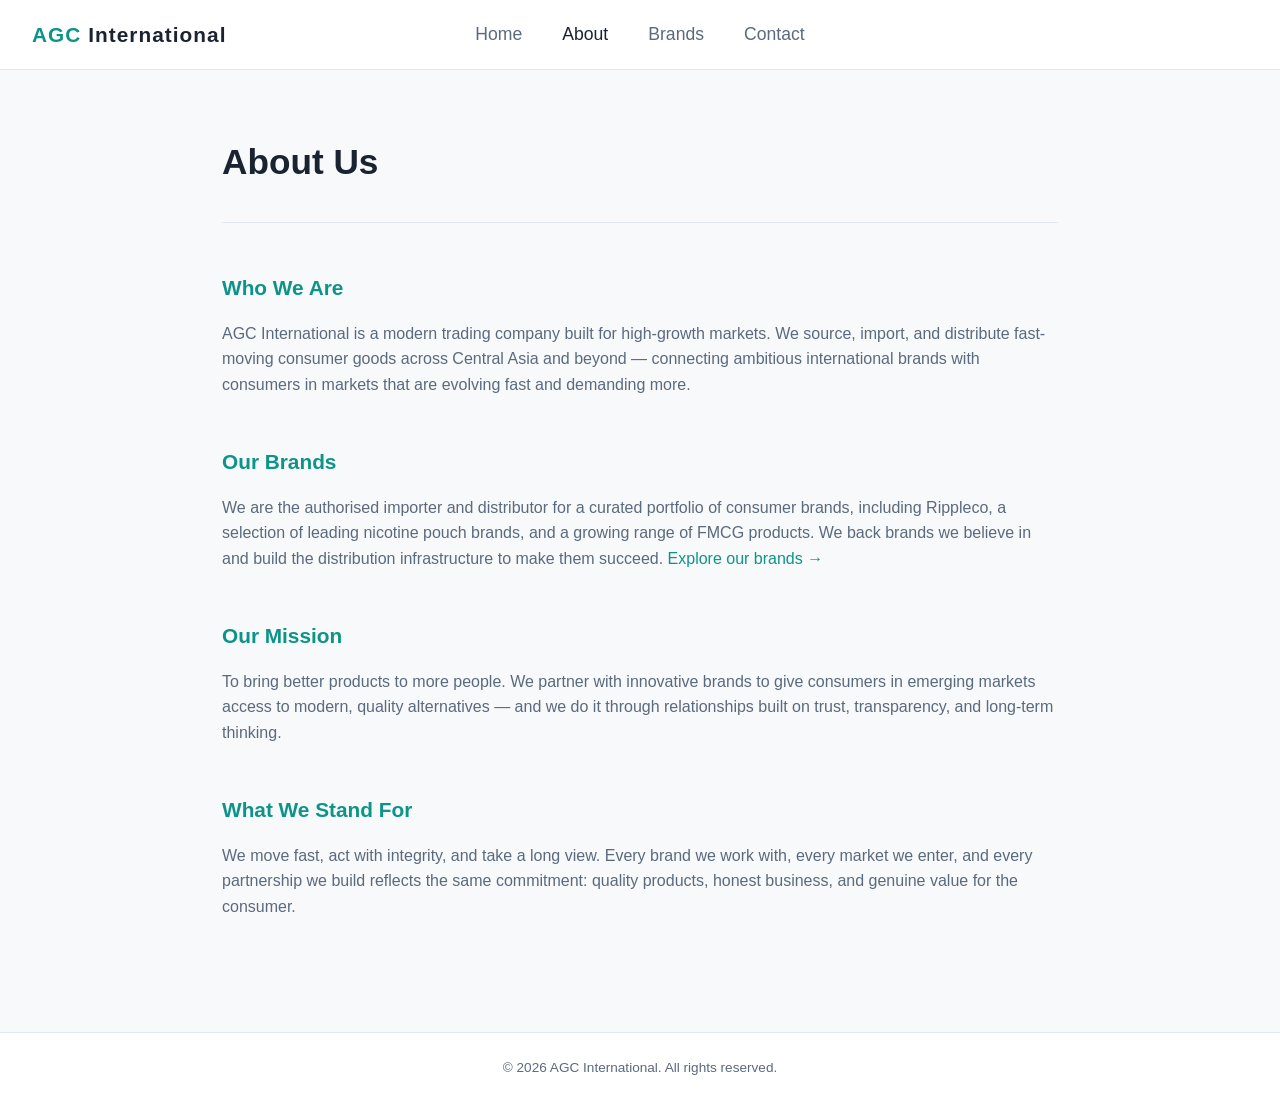
==== commit e92442bb: "wip" ====
--- a/about.html
+++ b/about.html
@@ -24,37 +24,40 @@
     </div>
 
     <div class="about-section">
-      <h2>Background</h2>
+      <h2>Who We Are</h2>
       <p>
-        AGC International is a global trading company focused on importing and distributing
-        fast-moving consumer goods across Central Asia and Europe. We operate through established networks
-        of distribution channels, connecting quality international brands with a rapidly
-        evolving consumer market.
+        AGC International is a modern trading company built for high-growth markets. We source, import,
+        and distribute fast-moving consumer goods across Central Asia and beyond — connecting ambitious
+        international brands with consumers in markets that are evolving fast and demanding more.
       </p>
     </div>
 
     <div class="about-section">
-      <h2>Brands</h2>
+      <h2>Our Brands</h2>
       <p>
-        AGC International is the authorised importer and distributor for a growing portfolio
-        of brands across Central Asia and Europe — including Rippleco, a range of leading nicotine pouch brands,
-        and further consumer goods across our wider FMCG network.
-        Visit our <a href="brands.html" style="color: var(--accent); text-decoration: none;">Brands page</a> to learn more.
+        We are the authorised importer and distributor for a curated portfolio of consumer brands,
+        including Rippleco, a selection of leading nicotine pouch brands, and a growing range of
+        FMCG products. We back brands we believe in and build the distribution infrastructure to
+        make them succeed. <a href="brands.html">Explore our brands &rarr;</a>
       </p>
     </div>
 
     <div class="about-section">
-      <h2>Mission</h2>
+      <h2>Our Mission</h2>
       <p>
-        To provide consumers with modern, healthier alternatives to traditional tobacco products —
-        and to deliver innovative consumer goods to growing markets through trusted partnerships
-        and reliable distribution.
+        To bring better products to more people. We partner with innovative brands to give consumers
+        in emerging markets access to modern, quality alternatives — and we do it through relationships
+        built on trust, transparency, and long-term thinking.
       </p>
     </div>
 
     <div class="about-section">
-      <h2>Values</h2>
-      <p>Quality, Partnership, Innovation &amp; Integrity.</p>
+      <h2>What We Stand For</h2>
+      <p>
+        We move fast, act with integrity, and take a long view. Every brand we work with, every market
+        we enter, and every partnership we build reflects the same commitment: quality products, honest
+        business, and genuine value for the consumer.
+      </p>
     </div>
 
   </main>
--- a/style.css
+++ b/style.css
@@ -187,6 +187,16 @@
 .about-section p {
   color: var(--text-muted);
   margin-bottom: 0.75rem;
+}
+
+.about-section a {
+  color: var(--accent);
+  text-decoration: none;
+  font-weight: 500;
+}
+
+.about-section a:hover {
+  text-decoration: underline;
 }
 
 .team-grid {
@@ -562,6 +572,11 @@
   margin-bottom: 0;
 }
 
+.brand-logo--pablo {
+  max-height: 56px;
+  max-width: 160px;
+}
+
 .brand-eyebrow {
   font-size: 0.75rem;
   font-weight: 600;
